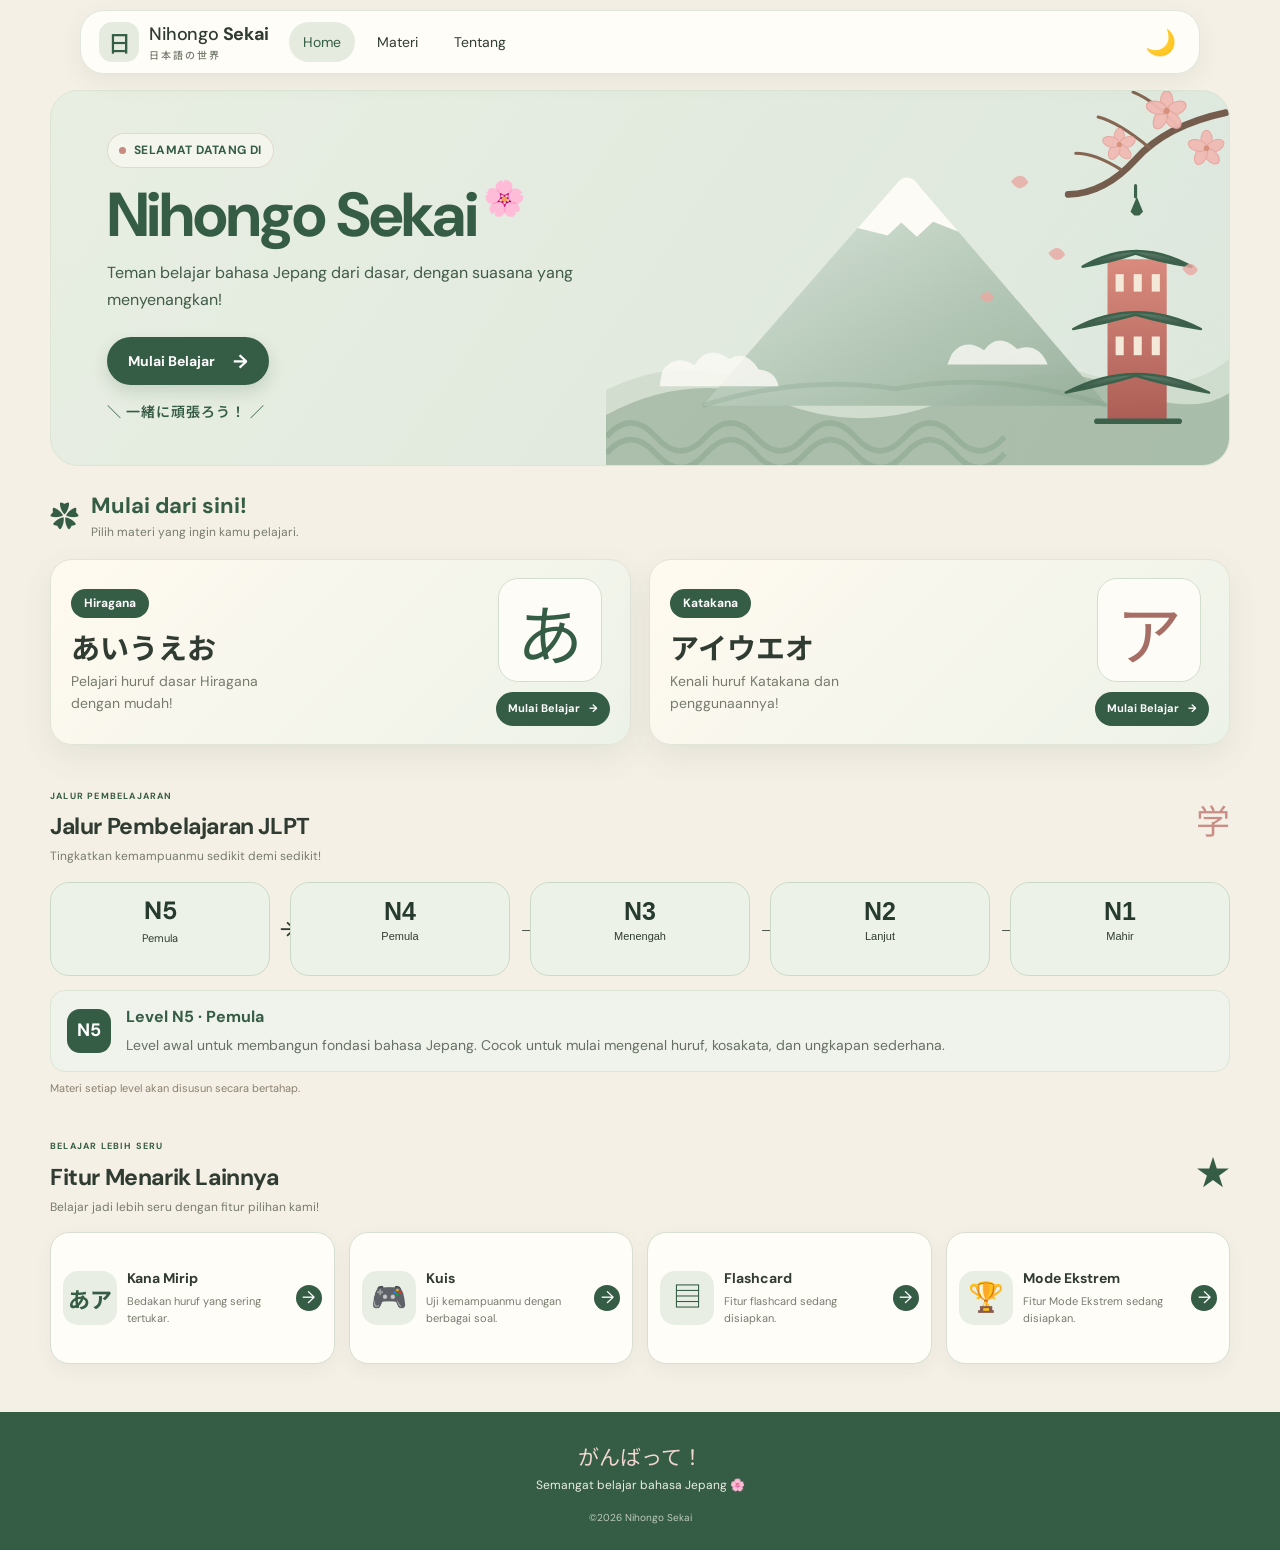
==== Nihongo-Sekai/index.html @ 9dacc63e "Versi.7.1" ====
<!DOCTYPE html>
<html lang="id">
<head>
  <meta charset="UTF-8">
  <meta name="viewport" content="width=device-width, initial-scale=1.0">
  <meta name="theme-color" content="#355C45">
  <meta name="description" content="Nihongo Sekai — teman belajar bahasa Jepang dari dasar dengan suasana yang menyenangkan.">

  <title>Nihongo Sekai — Selamat Datang</title>

  <!-- FONT -->
  <link rel="preconnect" href="https://fonts.googleapis.com">
  <link rel="preconnect" href="https://fonts.gstatic.com" crossorigin>
  <link href="https://fonts.googleapis.com/css2?family=DM+Sans:wght@400;500;600;700&family=Noto+Sans+JP:wght@500;600;700&display=swap" rel="stylesheet">

  <!-- CSS UTAMA -->
  <link rel="stylesheet" href="css/style.css">
</head>

<body>

  <!-- HEADER BARU — NAVIGASI UTAMA -->
  <header class="site-header" id="home">
    <nav class="navbar" aria-label="Navigasi utama">

      <!-- LOGO -->
      <a class="logo" href="#home" aria-label="Nihongo Sekai, kembali ke beranda">
        <span class="logo-mark" aria-hidden="true">日</span>
        <span>
          Nihongo <strong>Sekai</strong>
          <small>日本語の世界</small>
        </span>
      </a>

      <div class="nav-links" id="navLinks">
        <a class="active" href="#home">Home</a>
        <a href="materi.html">Materi</a>
        <a href="tentang.html">Tentang</a>
      </div>
      <div class="nav-actions">
        <!-- DARK MODE BARU -->
        <button class="theme-toggle" id="themeToggle" type="button" aria-label="Aktifkan mode gelap">
          <span id="themeIcon">🌙</span>
        </button>

        <!-- HAMBURGER -->
        <button class="menu-toggle" id="menuToggle" type="button" aria-label="Buka menu" aria-controls="navLinks" aria-expanded="false">
          ☰
        </button>
      </div>
    </nav>
  </header>


  <!-- MAIN — KONTEN UTAMA -->
  <main>

    <!-- HERO BARU — TEKS KIRI, ILUSTRASI KANAN -->
    <section class="hero page-width" aria-labelledby="heroTitle">

      <div class="hero-copy">

        <span class="eyebrow">
          <span class="eyebrow-dot" aria-hidden="true"></span>
          SELAMAT DATANG DI
        </span>

        <h1 id="heroTitle">
          Nihongo Sekai<span>🌸</span>
        </h1>

        <p class="hero-description">
          Teman belajar bahasa Jepang dari dasar,
          dengan suasana yang menyenangkan!
        </p>

        <!-- TOMBOL MULAI BELAJAR -->
        <a class="primary-button" href="#mulai-belajar">
          Mulai Belajar
          <span aria-hidden="true">→</span>
        </a>

        <p class="hero-note">＼ 一緒に頑張ろう！ ／</p>

      </div>

      <!-- AREA ILUSTRASI HERO — BACKGROUND MENYUSUL -->
      <div class="hero-visual" aria-hidden="true"></div>

    </section>


    <!-- KONTEN BERANDA -->
    <div class="page-width home-content">

      <!-- MULAI DARI SINI — PILIHAN MATERI -->
      <section
        class="home-section"
        id="mulai-belajar"
        aria-labelledby="learningTitle"
      >

        <div class="learning-heading">
          <span class="learning-heading-mark" aria-hidden="true">✿</span>

          <div>
            <h2 id="learningTitle">Mulai dari sini!</h2>
            <p>Pilih materi yang ingin kamu pelajari.</p>
          </div>
        </div>

        <!-- KARTU MATERI -->
        <div class="learning-materials">

          <!-- KARTU HIRAGANA -->
          <a class="item item-hiragana learning-card" href="hiragana.html">

            <div class="learning-card-copy">
              <span class="learning-card-label">Hiragana</span>
              <h3>あいうえお</h3>
              <p>Pelajari huruf dasar Hiragana dengan mudah!</p>
            </div>

            <span class="item-symbol learning-card-symbol" aria-hidden="true">
              あ
            </span>

            <span class="learning-card-action">
              Mulai Belajar
              <span aria-hidden="true">→</span>
            </span>

          </a>


          <!-- KARTU KATAKANA -->
          <a class="item item-katakana learning-card" href="katakana.html">

            <div class="learning-card-copy">
              <span class="learning-card-label">Katakana</span>
              <h3>アイウエオ</h3>
              <p>Kenali huruf Katakana dan penggunaannya!</p>
            </div>

            <span class="item-symbol learning-card-symbol" aria-hidden="true">
              ア
            </span>

            <span class="learning-card-action">
              Mulai Belajar
              <span aria-hidden="true">→</span>
            </span>

          </a>

        </div>
      </section>


      <!-- JALUR PEMBELAJARAN JLPT — N5 SAMPAI N1 -->
      <section
        class="jlpt-section home-section"
        aria-labelledby="jlptTitle"
      >

        <div class="section-heading">

          <div>
            <span class="section-kicker">JALUR PEMBELAJARAN</span>

            <h2 id="jlptTitle">Jalur Pembelajaran JLPT</h2>

            <p>Tingkatkan kemampuanmu sedikit demi sedikit!</p>
          </div>

          <span class="heading-flower" aria-hidden="true">学</span>

        </div>


        <!-- PILIHAN LEVEL JLPT -->
        <div class="jlpt-grid jlpt-path">

          <!-- MATERI BARU — TOMBOL MENUJU HALAMAN N5 -->
          <a href="n5.html" class="level-card">
            <strong>N5</strong>
            <span>Pemula</span>
          </a>

          <button
            class="level-card"
            type="button"
            data-level="N4"
            aria-pressed="false"
          >
            <strong>N4</strong>
            <span>Pemula</span>
          </button>

          <button
            class="level-card"
            type="button"
            data-level="N3"
            aria-pressed="false"
          >
            <strong>N3</strong>
            <span>Menengah</span>
          </button>

          <button
            class="level-card"
            type="button"
            data-level="N2"
            aria-pressed="false"
          >
            <strong>N2</strong>
            <span>Lanjut</span>
          </button>

          <button
            class="level-card"
            type="button"
            data-level="N1"
            aria-pressed="false"
          >
            <strong>N1</strong>
            <span>Mahir</span>
          </button>

        </div>


        <!-- INFORMASI LEVEL — DIGUNAKAN OLEH materi.js -->
        <div class="level-info" id="levelInfo" aria-live="polite">

          <span class="level-info-mark">N5</span>

          <div>
            <strong>Level N5 · Pemula</strong>

            <p>
              Level awal untuk membangun fondasi bahasa Jepang.
              Cocok untuk mulai mengenal huruf, kosakata,
              dan ungkapan sederhana.
            </p>
          </div>

        </div>

        <p class="coming-note">
          Materi setiap level akan disusun secara bertahap.
        </p>

      </section>


      <!-- FITUR MENARIK LAINNYA -->
      <section
        class="features-section home-section"
        id="fitur-unggulan"
        aria-labelledby="featuresTitle"
      >

        <div class="section-heading">

          <div>
            <span class="section-kicker">BELAJAR LEBIH SERU</span>

            <h2 id="featuresTitle">Fitur Menarik Lainnya</h2>

            <p>Belajar jadi lebih seru dengan fitur pilihan kami!</p>
          </div>

          <span
            class="heading-flower feature-heading-mark"
            aria-hidden="true"
          >★</span>

        </div>


        <!-- DAFTAR FITUR -->
        <div class="features-grid">

          <!-- FITUR KANA MIRIP — HALAMAN MENYUSUL -->
          <a href="kana-mirip.html" class="feature-card" id="kana-mirip">
            
            <span class="feature-card-icon kana-mirip-icon" aria-hidden="true">
              あア
            </span>
            
            <div class="feature-card-copy">
              <h3>Kana Mirip</h3>
              <p>Bedakan huruf yang sering tertukar.</p>
            </div>

            <span class="feature-card-arrow" aria-hidden="true">→</span>

          </a>

          <!-- FITUR KUIS -->
          <a class="feature-card" href="quiz-hiragana.html">

            <span class="feature-card-icon" aria-hidden="true">🎮</span>

            <div class="feature-card-copy">
              <h3>Kuis</h3>
              <p>Uji kemampuanmu dengan berbagai soal.</p>
            </div>

            <span class="feature-card-arrow" aria-hidden="true">→</span>

          </a>


          <!-- FITUR FLASHCARD — FUNGSI MENYUSUL -->
          <article class="feature-card">

            <span class="feature-card-icon" aria-hidden="true">▤</span>

            <div class="feature-card-copy">
              <h3>Flashcard</h3>
              <p>Fitur flashcard sedang disiapkan.</p>
            </div>

            <span class="feature-card-arrow" aria-hidden="true">→</span>

          </article>


          <!-- FITUR MODE EKSTREM — FUNGSI MENYUSUL -->
          <article class="feature-card">

            <span class="feature-card-icon" aria-hidden="true">🏆</span>

            <div class="feature-card-copy">
              <h3>Mode Ekstrem</h3>
              <p>Fitur Mode Ekstrem sedang disiapkan.</p>
            </div>

            <span class="feature-card-arrow" aria-hidden="true">→</span>

          </article>

        </div>
      </section>


      <!-- PROGRES BELAJAR — DISEMBUNYIKAN SEMENTARA -->
      <section
        class="progress-section home-section"
        aria-labelledby="progressTitle"
        hidden
      >

        <div class="progress-main">

          <div class="progress-heading">
            <span class="progress-heading-icon" aria-hidden="true">▥</span>

            <div>
              <h2 id="progressTitle">Progres Belajarmu</h2>
              <p>Terus semangat, kamu sudah sejauh ini!</p>
            </div>
          </div>


          <div class="progress-meter">

            <div
              class="progress-track"
              role="progressbar"
              aria-label="Contoh progres belajar"
              aria-valuemin="0"
              aria-valuemax="100"
              aria-valuenow="60"
            >
              <span></span>
            </div>

            <strong>60%</strong>

          </div>

          <p class="progress-demo-note">
            Contoh tampilan — belum terhubung ke data belajar.
          </p>

        </div>


        <p class="progress-quote">
          “Belajar hari ini,<br>
          untuk petualangan di Jepang nanti.”
          <span aria-hidden="true">♥</span>
        </p>

        <!-- AREA MASKOT PROGRES — ILUSTRASI MENYUSUL -->
        <div class="progress-visual" aria-hidden="true"></div>

      </section>
      <!-- AKHIR PROGRES BELAJAR — AKTIFKAN NANTI -->

    </div>
    <!-- AKHIR KONTEN BERANDA -->

  </main>


  <!-- FOOTER — ILUSTRASI/ORNAMEN MENYUSUL -->
  <!-- FOOTER — VERSI SEMULA -->
  <footer class="footer">
    <p class="footer-jp">がんばって！</p>
    <p>Semangat belajar bahasa Jepang 🌸</p>

    <small>©<span id="year">2026</span>
    Nihongo Sekai
  </small>
</footer>


  <!-- JAVASCRIPT UTAMA -->
  <script src="js/script.js"></script>
  <script src="js/materi.js"></script>

</body>
</html>
---- Nihongo-Sekai/css/style.css ----
:root {
  --forest: #355c45;
  --forest-deep: #294a38;
  --sage: #8fa98a;
  --sage-light: #e5ebdf;
  --cream: #f5f0e6;
  --paper: #fffdf8;
  --brown: #8b6b4a;
  --ink: #303b32;
  --muted: #777b6e;
  --line: #e1e4d8;
  --shadow: 0 12px 32px rgba(53, 92, 69, .09);
}

* {
  margin: 0;
  padding: 0;
  box-sizing: border-box;
}

html {
  min-height: 100%;
  scroll-behavior: smooth;
  scroll-padding-top: 84px;
  -webkit-text-size-adjust: 100%;
  text-size-adjust: 100%;
}

body {
  min-width: 320px;
  min-height: 100vh;
  min-height: 100svh;
  display: flex;
  flex-direction: column;
  background: var(--cream);
  color: var(--ink);
  font-family: "DM Sans", "Noto Sans JP", sans-serif;
  line-height: 1.6;
}

body > main {
  flex: 1 0 auto;
}

a {
  color: inherit;
}

.page-width {
  width: min(1080px, calc(100% - 40px));
  margin-inline: auto;
}

.site-header {
  position: sticky;
  top: 0;
  z-index: 20;
  background: var(--forest);
  color: var(--cream);
  box-shadow: 0 3px 16px rgba(30, 55, 39, .12);
}

.navbar {
  width: min(1120px, calc(100% - 40px));
  min-height: 76px;
  margin: auto;
  display: flex;
  align-items: center;
  justify-content: space-between;
  gap: 20px;
}

.logo {
  display: inline-flex;
  align-items: center;
  gap: 10px;
  font-size: 18px;
  font-weight: 500;
  line-height: 1.15;
  letter-spacing: -.4px;
  text-decoration: none;
}

.logo strong {
  font-weight: 700;
}

.logo small {
  display: block;
  margin-top: 4px;
  color: #d5dfd0;
  font-family: "Noto Sans JP", sans-serif;
  font-size: 10px;
  letter-spacing: 2px;
}

.logo-mark {
  display: grid;
  place-items: center;
  width: 40px;
  height: 40px;
  border: 1px solid rgba(245, 240, 230, .45);
  border-radius: 13px;
  color: #f3d9d4;
  font-family: "Noto Sans JP", sans-serif;
  font-size: 23px;
}



.hero {
  position: relative;
  display: grid;
  grid-template-columns: 1fr;
  align-items: center;
  min-height: 0;
  margin-top: 34px;
  padding: 38px 42px 30px 52px;
  overflow: hidden;
  border: 1px solid #dce5d6;
  border-radius: 30px;
  background: linear-gradient(125deg, #e8eee2 0%, #e2eadf 58%, #dce8dc 100%);
}

.hero-copy {
  position: relative;
  z-index: 2;
}

.eyebrow,
.section-kicker {
  color: var(--brown);
  font-size: 10px;
  font-weight: 700;
  letter-spacing: 1.8px;
}

.eyebrow {
  display: inline-flex;
  align-items: center;
  gap: 8px;
  padding: 7px 11px;
  border: 1px solid rgba(139, 107, 74, .2);
  border-radius: 30px;
  background: rgba(255, 253, 248, .56);
}

.eyebrow-dot {
  width: 7px;
  height: 7px;
  border-radius: 50%;
  background: #c78b82;
}

.hero h1 {
  margin-top: 20px;
  color: var(--forest);
  font-family: "Noto Sans JP", sans-serif;
  font-size: clamp(42px, 6vw, 64px);
  line-height: 1.13;
  letter-spacing: -2px;
}

.hero h1 span {
  color: #c47e78;
}

.hero h1 em {
  display: block;
  margin-top: 8px;
  color: #718a70;
  font-family: "DM Sans", sans-serif;
  font-size: 17px;
  font-style: normal;
  font-weight: 600;
  letter-spacing: 1px;
}

.hero-description {
  max-width: 620px;
  margin-top: 17px;
  color: #596458;
  font-size: 14px;
  line-height: 1.85;
}

.primary-button {
  display: inline-flex;
  align-items: center;
  gap: 18px;
  margin-top: 24px;
  padding: 13px 21px;
  border-radius: 28px;
  background: var(--forest);
  color: white;
  box-shadow: 0 7px 16px rgba(53, 92, 69, .18);
  font-size: 14px;
  font-weight: 700;
  text-decoration: none;
  transition: transform .2s, background .2s;
}

.primary-button:hover {
  transform: translateY(-2px);
  background: var(--forest-deep);
}

.primary-button span {
  font-size: 19px;
  line-height: 1;
}

.hero-note {
  margin-top: 16px;
  color: #748071;
  font-size: 11px;
}

.decor {
  position: absolute;
  color: rgba(196, 126, 120, .45);
  pointer-events: none;
}

.decor-one {
  top: 23px;
  right: 34%;
  font-size: 27px;
}

.decor-two {
  bottom: 20px;
  left: 24px;
  font-family: "Noto Sans JP", sans-serif;
  font-size: 12px;
  letter-spacing: 5px;
  writing-mode: vertical-rl;
}

.welcome-strip {
  display: flex;
  align-items: center;
  gap: 14px;
  margin-top: 22px;
  padding: 15px 21px;
  border: 1px solid #e6dfd1;
  border-radius: 17px;
  background: rgba(255, 253, 248, .72);
}

.welcome-icon {
  font-size: 24px;
}

.welcome-strip p {
  flex: 1;
  color: var(--forest);
  font-size: 13px;
}

.welcome-strip p strong {
  margin-right: 7px;
  font-family: "Noto Sans JP", sans-serif;
}

.welcome-strip p span {
  color: var(--muted);
}

.welcome-jp {
  color: #d7cbb6;
  font-family: "Noto Sans JP", sans-serif;
  font-size: 27px;
}

.materi {
  padding-top: 76px;
  padding-bottom: 64px;
}

.section-heading {
  display: flex;
  justify-content: space-between;
  align-items: end;
  margin-bottom: 25px;
}

.section-heading h2,
.about h2 {
  margin-top: 5px;
  color: var(--forest);
  font-size: 29px;
  letter-spacing: -.8px;
}

.section-heading p {
  margin-top: 5px;
  color: var(--muted);
  font-size: 13px;
}

.heading-flower {
  color: #c98f87;
  font-size: 34px;
}

.menu {
  display: grid;
  grid-template-columns: repeat(2, minmax(0, 1fr));
  gap: 16px;
}

.item {
  position: relative;
  display: flex;
  align-items: center;
  gap: 17px;
  min-height: 124px;
  padding: 20px;
  overflow: hidden;
  border: 1px solid var(--line);
  border-radius: 20px;
  background: var(--paper);
  box-shadow: var(--shadow);
  color: inherit;
  text-decoration: none;
  transition: transform .2s, box-shadow .2s;
}

.item:hover {
  transform: translateY(-3px);
  box-shadow: 0 16px 32px rgba(53, 92, 69, .13);
}

.item-symbol {
  display: grid;
  flex: 0 0 68px;
  place-items: center;
  width: 68px;
  height: 68px;
  border-radius: 19px;
  color: var(--forest);
  font-family: "Noto Sans JP", sans-serif;
  font-size: 37px;
}

.item-hiragana .item-symbol {
  background: #e7eee3;
}

.item-katakana .item-symbol {
  background: #f5e8e2;
  color: #a76e66;
}

.item-kanji .item-symbol {
  background: #eee9d9;
  color: #88724d;
}

.item-vocab .item-symbol {
  background: #e5eceb;
  color: #547b75;
}

.item h3 {
  color: var(--forest);
  font-size: 16px;
}

.item p {
  margin-top: 3px;
  color: var(--muted);
  font-size: 11px;
}

.item-arrow {
  align-self: flex-start;
  margin-left: auto;
  color: #a1ae9c;
  font-size: 19px;
}

.coming-note {
  margin-top: 19px;
  color: #8a806e;
  font-size: 11px;
  text-align: center;
}

.coming-note span {
  color: #c58c83;
}

.about {
  display: flex;
  align-items: center;
  gap: 25px;
  margin-bottom: 66px;
  padding: 27px 30px;
  border: 1px solid #e5ddcf;
  border-radius: 22px;
  background: #eee9dc;
}

.about-mark {
  display: grid;
  flex: 0 0 94px;
  place-items: center;
  width: 94px;
  height: 94px;
  border-radius: 50%;
  background: var(--forest);
  color: #f3eadd;
  font-family: "Noto Sans JP", sans-serif;
  font-size: 17px;
  writing-mode: vertical-rl;
  letter-spacing: 5px;
}

.about h2 {
  font-size: 22px;
}

.about p {
  max-width: 650px;
  margin-top: 5px;
  color: #687064;
  font-size: 12px;
  line-height: 1.8;
}

.learning-page {
  padding-top: 42px;
  padding-bottom: 72px;
}

.learning-heading {
  margin-bottom: 25px;
  padding: 27px 28px;
  border: 1px solid #dce5d6;
  border-radius: 23px;
  background: linear-gradient(125deg, #e8eee2, #f0f1e6);
}

.learning-heading h1 {
  margin-top: 5px;
  color: var(--forest);
  font-size: clamp(25px, 5vw, 34px);
  letter-spacing: -.8px;
}

.learning-heading p {
  max-width: 620px;
  margin-top: 7px;
  color: #687064;
  font-size: 13px;
  line-height: 1.8;
}

.learning-materials {
  display: grid;
  grid-template-columns: repeat(2, minmax(0, 1fr));
  gap: 16px;
}

.learning-materials .item {
  min-height: 150px;
  padding: 22px;
  gap: 17px;
}

.learning-materials .item h2 {
  color: var(--forest);
  font-size: 19px;
}

.learning-materials .item p {
  margin-top: 5px;
  color: var(--muted);
  font-size: 13px;
}

.material-disabled {
  cursor: default;
}

.material-disabled small {
  display: inline-block;
  margin-top: 7px;
  color: #a17a6e;
  font-size: 10px;
  font-weight: 700;
}

.jlpt-section {
  padding-top: 62px;
}

.jlpt-section .section-heading {
  margin-bottom: 19px;
}

.jlpt-grid {
  display: grid;
  grid-template-columns: repeat(5, minmax(0, 1fr));
  gap: 12px;
}

.level-card {
  display: flex;
  flex-direction: column;
  align-items: center;
  gap: 4px;
  min-height: 102px;
  padding: 16px 8px;
  border: 1px solid var(--line);
  border-radius: 17px;
  background: var(--paper);
  color: var(--forest);
  box-shadow: 0 6px 18px rgba(53, 92, 69, .06);
  cursor: pointer;
  transition: .18s ease;
}

.level-card strong {
  font-size: 27px;
}

.level-card span {
  color: var(--muted);
  font-size: 11px;
}

.level-card.selected {
  border: 2px solid var(--forest);
  background: #e8eee4;
  transform: translateY(-2px);
}

.level-info {
  display: flex;
  align-items: center;
  gap: 15px;
  margin-top: 17px;
  padding: 18px;
  border: 1px solid #dce5d6;
  border-radius: 17px;
  background: #e9eee4;
}

.level-info-mark {
  display: grid;
  flex: 0 0 54px;
  place-items: center;
  width: 54px;
  height: 54px;
  border-radius: 16px;
  background: var(--forest);
  color: white;
  font-size: 18px;
  font-weight: 700;
}

.level-info strong {
  color: var(--forest);
  font-size: 14px;
}

.level-info p {
  margin-top: 4px;
  color: #667064;
  font-size: 12px;
  line-height: 1.7;
}

.coming-note {
  margin-top: 19px;
  color: #8a806e;
  font-size: 11px;
  text-align: center;
}

.hiragana-section {
  padding: 10px 0 72px;
  scroll-margin-top: 90px;
}

.hiragana-section.page-width {
  margin-top: 20px;
}

.hiragana-heading {
  align-items: center;
}

.hiragana-heading .heading-flower {
  color: var(--sage);
  font-family: "Noto Sans JP", sans-serif;
  font-size: 42px;
}

.lesson-intro {
  display: flex;
  align-items: center;
  gap: 15px;
  margin: 0 0 25px;
  padding: 17px 19px;
  border: 1px solid #dce5d6;
  border-radius: 17px;
  background: #e9eee4;
}

.lesson-intro-mark {
  display: grid;
  flex: 0 0 48px;
  place-items: center;
  width: 48px;
  height: 48px;
  border-radius: 15px;
  background: var(--forest);
  color: var(--cream);
  font-family: "Noto Sans JP", sans-serif;
  font-size: 23px;
}

.lesson-intro strong {
  color: var(--forest);
  font-size: 14px;
}

.lesson-intro p {
  margin-top: 3px;
  color: #667064;
  font-size: 12px;
  line-height: 1.7;
}

.kana-toolbar {
  display: flex;
  justify-content: space-between;
  align-items: center;
  gap: 12px;
  margin-bottom: 12px;
  color: var(--forest);
  font-size: 14px;
}

.kana-toolbar span {
  color: var(--muted);
  font-size: 11px;
  font-weight: 400;
}

.kana-toolbar .tap-hint {
  text-align: right;
}

.kana-tabs {
  display: flex;
  gap: 9px;
  margin: 18px 0;
  padding: 5px;
  border: 1px solid var(--line);
  border-radius: 14px;
  background: #eeeae0;
}

.kana-tab {
  flex: 1;
  min-height: 42px;
  padding: 9px 5px;
  border: 0;
  border-radius: 10px;
  background: transparent;
  color: var(--muted);
  font-family: inherit;
  font-size: 12px;
  font-weight: 600;
  cursor: pointer;
  transition: .2s ease;
}

.kana-tab.active {
  background: var(--forest);
  color: white;
  box-shadow: 0 3px 9px rgba(53, 92, 69, .15);
}

.kana-tab:focus-visible {
  outline: 3px solid #c98f87;
  outline-offset: 2px;
}

.kana-grid {
  display: grid;
  grid-template-columns: repeat(5, minmax(0, 1fr));
  gap: clamp(3px, 1.2vw, 9px);
}

.kana-grid:not(.youon-layout) .kana-card:nth-child(36) {
  grid-column: 1;
}

.kana-grid:not(.youon-layout) .kana-card:nth-child(37) {
  grid-column: 3;
}

.kana-grid:not(.youon-layout) .kana-card:nth-child(38) {
  grid-column: 5;
}

.kana-grid:not(.youon-layout) .kana-card:nth-child(39) {
  grid-column: 1;
}

.kana-grid:not(.youon-layout) .kana-card:nth-child(44) {
  grid-column: 1;
}

.kana-grid:not(.youon-layout) .kana-card:nth-child(45) {
  grid-column: 3;
}

.kana-grid:not(.youon-layout) .kana-card:nth-child(46) {
  grid-column: 5;
}

.kana-grid.youon-layout {
  grid-template-columns: repeat(3, minmax(0, 1fr));
}

.kana-card {
  display: flex;
  flex-direction: column;
  align-items: center;
  justify-content: center;
  min-height: clamp(45px, 12vw, 63px);
  gap: 2px;
  border: 1px solid var(--line);
  border-radius: 10px;
  background: var(--paper);
  color: var(--forest);
  box-shadow: 0 5px 15px rgba(53, 92, 69, .055);
  cursor: pointer;
  transition: transform .16s, border-color .16s, background .16s;
}

.kana-card:active {
  transform: scale(.96);
}

.kana-card.selected {
  border: 2px solid var(--forest);
  background: #e8eee4;
  box-shadow: 0 5px 15px rgba(53, 92, 69, .12);
}

.kana-character {
  font-family: "Noto Sans JP", sans-serif;
  font-size: 29px;
  line-height: 1.25;
}

.kana-romaji {
  color: var(--muted);
  font-size: 11px;
}

.kana-detail[hidden] {
  display: none !important;
}

.kana-detail {
  display: flex;
  align-items: center;
  gap: 20px;
  margin-top: 19px;
  padding: 20px;
  border: 1px solid #dce5d6;
  border-radius: 20px;
  background: linear-gradient(120deg, #e8eee3, #f3f1e7);
  scroll-margin-top: 100px;
}

.kana-detail-character {
  display: grid;
  flex: 0 0 100px;
  place-items: center;
  width: 100px;
  height: 100px;
  border-radius: 18px;
  background: var(--paper);
  color: var(--forest);
  font-family: "Noto Sans JP", sans-serif;
  font-size: 48px;
  white-space: nowrap;
  overflow: hidden;
  box-shadow: 0 5px 16px rgba(53, 92, 69, .08);
}

.kana-detail-copy {
  min-width: 0;
  flex: 1;
}

.stroke-order-panel {
  width: 100%;
  margin-top: 18px;
  padding: 14px;
  border: 1px solid #dce5d6;
  border-radius: 14px;
  background: rgba(255, 255, 255, 0.65);
}

.stroke-order-panel h4 {
  margin-bottom: 12px;
  color: var(--forest);
  font-size: 12px;
  letter-spacing: 1px;
}

.stroke-order-animation {
  display: grid;
  place-items: center;
  min-height: 150px;
  border-radius: 12px;
  background: var(--paper);
}

.stroke-order-info {
  margin-top: 10px;
  color: var(--muted);
  font-size: 11px;
  text-align: center;
}

#replayStroke {
  display: block;
  width: 100%;
  margin-top: 12px;
  padding: 10px;
  border: none;
  border-radius: 10px;
  background: var(--forest);
  color: white;
  font-size: 12px;
  font-weight: 600;
  cursor: pointer;
}

.detail-label,
.example-word span {
  color: var(--brown);
  font-size: 9px;
  font-weight: 700;
  letter-spacing: 1.5px;
}

.kana-detail-copy h3 {
  margin-top: 1px;
  color: var(--forest);
  font-size: 25px;
}

.kana-detail-copy > p {
  margin-top: 2px;
  color: #626e61;
  font-size: 12px;
}

.example-word {
  display: flex;
  flex-wrap: wrap;
  align-items: baseline;
  gap: 5px 9px;
  margin-top: 10px;
}

.example-word strong {
  color: var(--forest);
  font-family: "Noto Sans JP", sans-serif;
  font-size: 14px;
}

.example-word small {
  color: var(--muted);
  font-size: 11px;
}

.back-link {
  display: inline-flex;
  margin: 0 0 18px;
  color: var(--forest);
  font-weight: 700;
  text-decoration: none;
}

.back-link:hover {
  text-decoration: underline;
}

.hiragana-quiz {
  margin-top: 25px;
  padding: 20px;
  border: 1px solid #e5ddcf;
  border-radius: 20px;
  background: rgba(255, 253, 248, .78);
}

.quiz-heading {
  display: flex;
  align-items: center;
  gap: 12px;
}

.quiz-icon {
  display: grid;
  flex: 0 0 43px;
  place-items: center;
  width: 43px;
  height: 43px;
  border-radius: 14px;
  background: #f4e7e1;
  color: #a76e66;
  font-size: 22px;
}

.quiz-heading h3 {
  color: var(--forest);
  font-size: 19px;
}

.quiz-heading p {
  color: var(--muted);
  font-size: 11px;
}

.quiz-start {
  display: flex;
  align-items: center;
  justify-content: space-between;
  gap: 12px;
  margin-top: 18px;
  padding-top: 16px;
  border-top: 1px solid var(--line);
}

.quiz-start p {
  color: #667064;
  font-size: 12px;
}

.quiz-start-button {
  margin: 0;
  padding: 10px 16px;
  font-size: 12px;
  cursor: pointer;
}

.quiz-question {
  display: flex;
  flex-direction: column;
  align-items: center;
  margin-top: 18px;
  padding-top: 16px;
  border-top: 1px solid var(--line);
}

.quiz-progress {
  align-self: stretch;
  color: var(--muted);
  font-size: 11px;
  text-align: center;
}

.quiz-kana {
  margin: 8px 0 13px;
  color: var(--forest);
  font-family: "Noto Sans JP", sans-serif;
  font-size: 66px;
  line-height: 1.2;
}

.quiz-prompt {
  color: #667064;
  font-size: 12px;
}

.quiz-options {
  display: grid;
  grid-template-columns: repeat(2, minmax(0, 1fr));
  gap: 9px;
  width: 100%;
  margin-top: 14px;
}

.quiz-option {
  min-height: 44px;
  border: 1px solid var(--line);
  border-radius: 12px;
  background: white;
  color: var(--forest);
  font-size: 14px;
  font-weight: 700;
  cursor: pointer;
}

.quiz-option:disabled {
  cursor: default;
  opacity: 1;
}

.quiz-option.correct {
  border-color: #6d9875;
  background: #e5efe4;
  color: #315d3f;
}

.quiz-option.wrong {
  border-color: #cf9189;
  background: #f7e8e4;
  color: #995b55;
}

.quiz-feedback {
  min-height: 22px;
  margin-top: 11px;
  color: var(--forest);
  font-size: 12px;
  font-weight: 600;
  text-align: center;
}

.quiz-next {
  margin-top: 8px;
  padding: 10px 18px;
  border: 0;
  border-radius: 22px;
  background: var(--forest);
  color: white;
  font-size: 12px;
  font-weight: 700;
  cursor: pointer;
}

.quiz-result {
  padding-top: 18px;
  text-align: center;
}

.quiz-result-score {
  color: var(--forest);
  font-size: 32px;
  font-weight: 700;
}

.quiz-result p {
  color: var(--muted);
  font-size: 12px;
}

.quiz-result button {
  margin-top: 12px;
  padding: 10px 18px;
  border: 0;
  border-radius: 22px;
  background: var(--forest);
  color: white;
  font-weight: 700;
  cursor: pointer;
}

.quiz-count-options {
  display: grid;
  grid-template-columns: repeat(5, minmax(0, 1fr));
  gap: 10px;
  margin-top: 24px;
}

.quiz-count-options button {
  min-height: 65px;
  padding: 10px 4px;
  border: 1px solid #e3e9df;
  border-radius: 14px;
  background: #fff;
  color: #355c45;
  font-family: inherit;
  font-size: 15px;
  font-weight: 700;
  cursor: pointer;
  box-shadow: 0 3px 12px rgba(53, 92, 69, .06);
  transition: .2s ease;
}

.quiz-count-options button:hover {
  border-color: #78977e;
  background: #edf4ed;
  transform: translateY(-3px);
  box-shadow: 0 7px 16px rgba(53, 92, 69, .12);
}

.quiz-count-options button:active {
  transform: scale(.97);
}

.item:focus-visible,
.kana-card:focus-visible,
.quiz-option:focus-visible,
.primary-button:focus-visible {
  outline: 3px solid #c98f87;
  outline-offset: 3px;
}

.footer {
  flex-shrink: 0;
  margin-top: auto;
  padding: 28px 20px 24px;
  background: var(--forest);
  color: #e9eee5;
  text-align: center;
}

.footer-jp {
  color: #f1d6d0;
  font-family: "Noto Sans JP", sans-serif;
  font-size: 21px;
}

.footer p:not(.footer-jp) {
  margin-top: 3px;
  font-size: 12px;
}

.footer small {
  display: block;
  margin-top: 14px;
  color: #bdcbbd;
  font-size: 10px;
}

@media (min-width: 651px) and (max-width: 899px) {
  .page-width {
    width: min(760px, calc(100% - 40px));
  }

  .navbar {
    width: calc(100% - 40px);
  }

  .hero {
    padding: 42px 38px 34px;
  }

  .hero-description {
    font-size: 15px;
  }

  .item {
    min-height: 132px;
    padding: 20px;
  }

  .item h3 {
    font-size: 17px;
  }

  .item p {
    font-size: 12px;
  }

  .learning-page {
    padding-top: 36px;
    padding-bottom: 60px;
  }

  .learning-heading {
    padding: 25px;
  }

  .learning-heading p {
    font-size: 14px;
  }

  .hiragana-section {
    padding-bottom: 60px;
  }

  .kana-card {
    min-height: 68px;
  }

  .kana-character {
    font-size: 32px;
  }

  .kana-romaji {
    font-size: 12px;
  }

  .kana-detail-character {
    flex-basis: 90px;
    width: 90px;
    height: 90px;
    font-size: 43px;
  }

  .hiragana-quiz {
    padding: 22px;
  }

  .quiz-kana {
    font-size: 72px;
  }

  .quiz-option {
    min-height: 48px;
    font-size: 15px;
  }
}

@media (min-width: 900px) {
  .page-width {
    width: min(1180px, calc(100% - 64px));
  }

  .navbar {
    width: min(1220px, calc(100% - 64px));
  }

  .hero {
    padding: 54px 64px 44px;
  }

  .hero h1 {
    font-size: clamp(54px, 5vw, 72px);
  }

  .hero h1 em {
    font-size: 20px;
  }

  .hero-description {
    max-width: 700px;
    font-size: 16px;
  }

  .welcome-strip {
    padding: 18px 24px;
  }

  .welcome-strip p {
    font-size: 14px;
  }

  .materi {
    padding-top: 88px;
    padding-bottom: 72px;
  }

  .section-heading h2,
  .about h2 {
    font-size: 32px;
  }

  .section-heading p {
    font-size: 15px;
  }

  .menu {
    gap: 20px;
  }

  .item {
    min-height: 148px;
    padding: 24px;
    gap: 20px;
  }

  .item-symbol {
    flex-basis: 76px;
    width: 76px;
    height: 76px;
    font-size: 42px;
  }

  .item h3 {
    font-size: 18px;
  }

  .item p {
    font-size: 13px;
  }

  .about {
    gap: 32px;
    padding: 34px;
  }

  .about-mark {
    flex-basis: 104px;
    width: 104px;
    height: 104px;
  }

  .about h2 {
    font-size: 25px;
  }

  .about p {
    font-size: 14px;
  }

  .learning-page {
    padding-top: 56px;
    padding-bottom: 84px;
  }

  .learning-heading {
    padding: 34px 36px;
  }

  .learning-heading h1 {
    font-size: clamp(32px, 3vw, 42px);
  }

  .learning-heading p {
    font-size: 15px;
  }

  .learning-materials {
    gap: 20px;
  }

  .learning-materials .item {
    min-height: 168px;
    padding: 26px;
  }

  .learning-materials .item h2 {
    font-size: 21px;
  }

  .learning-materials .item p {
    font-size: 14px;
  }

  .jlpt-section {
    padding-top: 72px;
  }

  .jlpt-grid {
    gap: 16px;
  }

  .level-card {
    min-height: 120px;
    padding: 20px 12px;
  }

  .level-card strong {
    font-size: 32px;
  }

  .level-card span {
    font-size: 13px;
  }

  .level-info {
    padding: 22px;
  }

  .level-info-mark {
    flex-basis: 60px;
    width: 60px;
    height: 60px;
  }

  .level-info strong {
    font-size: 16px;
  }

  .level-info p {
    font-size: 14px;
  }

  .hiragana-section {
    padding: 20px 0 84px;
  }

  .hiragana-section.page-width {
    margin-top: 24px;
  }

  .hiragana-heading .heading-flower {
    font-size: 46px;
  }

  .lesson-intro {
    gap: 18px;
    padding: 20px 24px;
  }

  .lesson-intro-mark {
    flex-basis: 56px;
    width: 56px;
    height: 56px;
    font-size: 27px;
  }

  .lesson-intro strong {
    font-size: 16px;
  }

  .lesson-intro p {
    font-size: 14px;
  }

  .kana-toolbar {
    font-size: 16px;
  }

  .kana-toolbar span {
    font-size: 13px;
  }

  .kana-tabs {
    gap: 12px;
    padding: 6px;
  }

  .kana-tab {
    min-height: 50px;
    font-size: 14px;
  }

  .kana-grid {
    gap: 12px;
  }

  .kana-card {
    min-height: 82px;
    border-radius: 14px;
  }

  .kana-character {
    font-size: 40px;
  }

  .kana-romaji {
    font-size: 13px;
  }

  .kana-detail {
    gap: 26px;
    padding: 26px;
  }

  .kana-detail-character {
    flex-basis: 120px;
    width: 120px;
    height: 120px;
    font-size: 58px;
  }

  .kana-detail-copy h3 {
    font-size: 29px;
  }

  .kana-detail-copy > p {
    font-size: 14px;
  }

  .example-word strong {
    font-size: 17px;
  }

  .example-word small {
    font-size: 13px;
  }

  .hiragana-quiz {
    margin-top: 32px;
    padding: 28px;
  }

  .quiz-heading h3 {
    font-size: 22px;
  }

  .quiz-heading p {
    font-size: 13px;
  }

  .quiz-icon {
    flex-basis: 50px;
    width: 50px;
    height: 50px;
  }

  .quiz-start p {
    font-size: 14px;
  }

  .quiz-kana {
    font-size: 82px;
  }

  .quiz-progress {
    font-size: 13px;
  }

  .quiz-prompt {
    font-size: 14px;
  }

  .quiz-options {
    gap: 12px;
    margin-top: 18px;
  }

  .quiz-option {
    min-height: 54px;
    font-size: 16px;
  }

  .quiz-feedback {
    font-size: 14px;
  }

  .quiz-next {
    padding: 12px 22px;
    font-size: 14px;
  }

  .quiz-result-score {
    font-size: 38px;
  }

  .quiz-result p {
    font-size: 14px;
  }

  .quiz-result button {
    min-height: 44px;
    font-size: 14px;
  }

  .quiz-count-options {
    gap: 12px;
    margin-top: 28px;
  }

  .quiz-count-options button {
    min-height: 74px;
    font-size: 17px;
  }
}

@media (max-width: 650px) {
  .page-width {
    width: min(100% - 28px, 520px);
  }

  .navbar {
    width: calc(100% - 28px);
    min-height: 68px;
  }

  .logo {
    font-size: 16px;
  }

  .logo-mark {
    width: 36px;
    height: 36px;
    font-size: 20px;
  }


  .hero {
    grid-template-columns: 1fr;
    gap: 6px;
    min-height: 0;
    margin-top: 17px;
    padding: 28px 23px 18px;
    border-radius: 23px;
  }

  .hero h1 {
    margin-top: 16px;
    font-size: 48px;
  }

  .hero-description {
    max-width: 100%;
    margin-top: 12px;
    font-size: 13px;
  }

  .primary-button {
    margin-top: 18px;
  }

  .hero-note {
    margin-top: 12px;
  }

  .decor-one {
    top: 16px;
    right: 25px;
  }

  .decor-two {
    display: none;
  }

  .welcome-strip {
    gap: 10px;
    margin-top: 14px;
    padding: 12px 14px;
  }

  .welcome-strip p {
    font-size: 11px;
  }

  .welcome-strip p strong {
    display: block;
    margin: 0 0 2px;
  }

  .welcome-jp {
    font-size: 22px;
  }

  .materi {
    padding-top: 54px;
    padding-bottom: 48px;
  }

  .section-heading {
    margin-bottom: 18px;
  }

  .section-heading h2 {
    font-size: 25px;
  }

  .section-heading p {
    font-size: 11px;
  }

  .menu {
    gap: 11px;
  }

  .item {
    min-height: 112px;
    flex-direction: column;
    align-items: flex-start;
    gap: 8px;
    padding: 14px;
    border-radius: 17px;
  }

  .item-symbol {
    flex-basis: auto;
    width: 49px;
    height: 49px;
    border-radius: 14px;
    font-size: 28px;
  }

  .item h3 {
    font-size: 14px;
  }

  .item p {
    font-size: 10px;
  }

  .item-arrow {
    position: absolute;
    top: 13px;
    right: 14px;
  }

  .about {
    gap: 16px;
    margin-bottom: 45px;
    padding: 19px;
  }

  .about-mark {
    flex-basis: 65px;
    width: 65px;
    height: 65px;
    font-size: 13px;
  }

  .about h2 {
    font-size: 18px;
  }

  .about p {
    font-size: 11px;
  }

  .learning-page {
    padding-top: 22px;
    padding-bottom: 48px;
  }

  .learning-heading {
    margin-bottom: 17px;
    padding: 21px 19px;
    border-radius: 19px;
  }

  .learning-heading p {
    font-size: 12px;
  }

  .learning-materials {
    gap: 11px;
  }

  .learning-materials .item {
    min-height: 145px;
    flex-direction: column;
    align-items: flex-start;
    gap: 9px;
    padding: 14px;
    border-radius: 17px;
  }

  .learning-materials .item .item-symbol {
    flex-basis: auto;
    width: 54px;
    height: 54px;
    font-size: 30px;
  }

  .learning-materials .item h2 {
    font-size: 15px;
  }

  .learning-materials .item p {
    font-size: 10px;
  }

  .learning-materials .item-arrow {
    position: absolute;
    top: 13px;
    right: 14px;
  }

  .jlpt-section {
    padding-top: 45px;
  }

  .jlpt-grid {
    grid-template-columns: repeat(3, minmax(0, 1fr));
    gap: 9px;
  }

  .level-card {
    min-height: 85px;
    padding: 12px 5px;
  }

  .level-card strong {
    font-size: 24px;
  }

  .level-info {
    align-items: flex-start;
    padding: 14px;
  }

  .hiragana-section {
    padding: 5px 0 50px;
  }

  .hiragana-heading {
    align-items: center;
  }

  .hiragana-heading .heading-flower {
    font-size: 32px;
  }

  .lesson-intro {
    gap: 11px;
    padding: 13px;
  }

  .lesson-intro-mark {
    flex-basis: 42px;
    width: 42px;
    height: 42px;
  }

  .lesson-intro p {
    font-size: 11px;
  }

  .kana-character {
    font-size: 23px;
  }

  .kana-romaji {
    font-size: clamp(8px, 2.2vw, 10px);
    text-transform: uppercase;
    font-weight: 600;
    color: var(--forest);
  }

  .kana-detail {
    gap: 13px;
    padding: 14px;
  }

  .kana-detail-character {
    flex-basis: 78px;
    width: 78px;
    height: 78px;
    font-size: 36px;
  }

  .kana-detail-copy h3 {
    margin-top: 1px;
    color: var(--forest);
    font-size: 25px;
    text-transform: uppercase;
  }

  .kana-detail-copy > p {
    font-size: 11px;
  }

  .kana-detail[hidden] {
    display: none !important;
  }

  .hiragana-quiz {
    padding: 15px;
  }

  .quiz-start {
    align-items: flex-start;
    flex-direction: column;
  }

  .quiz-start-button {
    align-self: stretch;
    justify-content: center;
  }
}

@media (max-width: 360px) {
  .hero h1 {
    font-size: 42px;
  }

  .item {
    padding: 12px;
  }

  .item-symbol {
    width: 44px;
    height: 44px;
  }

  .kana-tabs {
    gap: 5px;
  }

  .kana-tab {
    font-size: 10px;
  }

  .kana-grid {
    gap: 5px;
  }
}

/* PENYESUAIAN RESPONSIF TAMBAHAN — TABLET DAN HP */

@media (min-width: 651px) and (max-width: 899px) {
  .hero {
    padding: 38px 32px;
    border-radius: 25px;
  }

  .learning-page {
    padding-top: 32px;
  }

  .learning-materials {
    grid-template-columns: repeat(2, minmax(0, 1fr));
    gap: 14px;
  }

  .learning-materials .item {
    min-width: 0;
  }

  .jlpt-grid {
    grid-template-columns: repeat(5, minmax(0, 1fr));
    gap: 10px;
  }

  .level-card {
    min-width: 0;
    padding-inline: 5px;
  }

  .level-card span {
    text-align: center;
  }
}

@media (max-width: 650px) {
  .page-width {
    width: calc(100% - 28px);
  }

  .hero {
    width: calc(100% - 28px);
    min-height: 0;
    padding: 25px 20px 22px;
    border-radius: 22px;
  }

  .hero-copy {
    min-width: 0;
  }

  .hero h1 {
    font-size: clamp(39px, 11vw, 48px);
    letter-spacing: -1.5px;
  }

  .hero-description {
    max-width: 100%;
    line-height: 1.75;
  }

  .welcome-strip {
    align-items: center;
    padding: 12px;
  }

  .welcome-strip p {
    min-width: 0;
    line-height: 1.6;
  }

  .learning-materials {
    grid-template-columns: repeat(2, minmax(0, 1fr));
    gap: 10px;
  }

  .learning-materials .item {
    min-width: 0;
    min-height: 138px;
    padding: 13px;
  }

  .learning-materials .item-symbol {
    flex-shrink: 0;
  }

  .learning-materials .item h2 {
    font-size: 14px;
    overflow-wrap: anywhere;
  }

  .learning-materials .item p {
    font-size: 10px;
    line-height: 1.5;
    overflow-wrap: anywhere;
  }

  .jlpt-section {
    padding-top: 42px;
  }

  .jlpt-grid {
    grid-template-columns: repeat(3, minmax(0, 1fr));
    gap: 9px;
  }

  .level-card {
    min-width: 0;
    min-height: 82px;
    padding: 10px 4px;
  }

  .level-card strong {
    font-size: 23px;
  }

  .level-card span {
    font-size: 10px;
    text-align: center;
    line-height: 1.35;
  }

  .level-info {
    gap: 11px;
    padding: 13px;
  }

  .level-info-mark {
    flex-shrink: 0;
  }

  .level-info > div {
    min-width: 0;
  }

  .level-info p {
    line-height: 1.65;
  }

  .menu {
    grid-template-columns: repeat(2, minmax(0, 1fr));
    gap: 10px;
  }

  .menu .item {
    min-width: 0;
  }

  .about {
    align-items: center;
    min-width: 0;
  }

  .about > div {
    min-width: 0;
  }

  .kana-detail {
    align-items: flex-start;
    min-width: 0;
  }

  .kana-detail-character {
    flex-shrink: 0;
  }

  .kana-detail-copy {
    min-width: 0;
  }

  .quiz-count-options {
    grid-template-columns: repeat(3, minmax(0, 1fr));
    gap: 8px;
  }

  .quiz-count-options button {
    min-width: 0;
  }

  .footer {
    padding: 25px 14px 22px;
  }
}

@media (max-width: 360px) {
  .page-width {
    width: calc(100% - 24px);
  }

  .hero {
    width: calc(100% - 24px);
    padding: 22px 17px;
  }

  .learning-materials .item {
    padding: 11px;
  }

  .learning-materials .item h2 {
    font-size: 13px;
  }

  .level-card strong {
    font-size: 21px;
  }

  .section-heading h2 {
    font-size: 22px;
  }

  .kana-detail {
    gap: 10px;
    padding: 11px;
  }

  .kana-detail-character {
    flex-basis: 68px;
    width: 68px;
    height: 68px;
    font-size: 32px;
  }
}

/* ===============================================   BERANDA BARU — SUSUNAN MENGIKUTI MOCKUP NIHONGO SEKAI
   Background ilustrasi dan ornamen akan ditambahkan nanti.
   ====================================================== */

/* HEADER DAN NAVIGASI */
.site-header {
  background: transparent;
  color: var(--ink);
  box-shadow: none;
}

.navbar {
  width: min(1120px, calc(100% - 40px));
  min-height: 64px;
  margin: 10px auto 0;
  padding: 8px 18px;
  border: 1px solid #e1e6dc;
  border-radius: 24px;
  background: var(--paper);
  box-shadow: 0 7px 22px rgba(53, 92, 69, .08);
}

.logo-mark {
  border-color: transparent;
  background: var(--sage-light);
  color: var(--forest);
}

.logo small {
  color: var(--muted);
}


/* HERO — TEKS DI KIRI, RUANG MASKOT DI KANAN */
.hero {
  width: min(1180px, calc(100% - 64px));
  grid-template-columns: minmax(0, 1fr) minmax(280px, .95fr);
  gap: 24px;
  min-height: 350px;
  margin-top: 16px;
  padding: 42px 56px;
  border-radius: 28px;
}

.hero-copy {
  max-width: 560px;
}

.eyebrow {
  color: var(--forest);
  font-size: 12px;
  letter-spacing: .4px;
}

.hero h1 {
  margin-top: 12px;
  font-family: "DM Sans", "Noto Sans JP", sans-serif;
  font-size: clamp(42px, 5vw, 62px);
  letter-spacing: -1.8px;
}

.hero h1 span {
  display: inline-block;
  margin-left: 5px;
  font-size: .55em;
  vertical-align: top;
}

.hero-description {
  max-width: 500px;
  margin-top: 10px;
  color: #425b49;
  font-size: 16px;
  line-height: 1.65;
}

.hero-note {
  margin-top: 15px;
  color: var(--forest);
  font-family: "Noto Sans JP", sans-serif;
  font-size: 14px;
  font-weight: 600;
  letter-spacing: 1px;
}

.hero-visual {
  min-width: 0;
  min-height: 270px;
}

/* WRAPPER DAN JUDUL BAGIAN BERANDA */
.home-content {
  padding-top: 26px;
  padding-bottom: 48px;
}

.home-section {
  scroll-margin-top: 90px;
}

.learning-heading {
  display: flex;
  align-items: center;
  gap: 12px;
  margin: 0 0 15px;
  padding: 0;
  border: 0;
  background: transparent;
}

.learning-heading-mark {
  flex: 0 0 auto;
  color: var(--forest);
  font-size: 29px;
  line-height: 1;
}

.learning-heading h2 {
  color: var(--forest);
  font-size: 22px;
  line-height: 1.3;
}

.learning-heading p {
  margin-top: 2px;
  color: var(--muted);
  font-size: 12px;
}

/* KARTU HIRAGANA DAN KATAKANA */
.learning-materials {
  grid-template-columns: repeat(2, minmax(0, 1fr));
  gap: 18px;
}

.learning-materials .learning-card {
  display: grid;
  grid-template-columns: minmax(0, 1fr) 112px;
  grid-template-rows: 1fr auto;
  align-items: center;
  gap: 10px 14px;
  min-width: 0;
  min-height: 180px;
  padding: 18px 20px;
  border-radius: 22px;
  background: linear-gradient(135deg, #fffaf0 0%, #edf2e8 100%);
}

.learning-card-copy {
  grid-column: 1;
  grid-row: 1 / 3;
  min-width: 0;
  align-self: center;
}

.learning-card-label {
  display: inline-block;
  padding: 5px 13px;
  border-radius: 20px;
  background: var(--forest);
  color: #fff;
  font-size: 12px;
  font-weight: 700;
}

.learning-card-copy h3 {
  margin-top: 9px;
  color: var(--ink);
  font-family: "Noto Sans JP", sans-serif;
  font-size: clamp(21px, 2.5vw, 29px);
  line-height: 1.35;
  overflow-wrap: anywhere;
}

.learning-card-copy p {
  max-width: 230px;
  margin-top: 5px;
  color: #596458;
  font-size: 12px;
  line-height: 1.55;
}

.learning-materials .learning-card .learning-card-symbol {
  grid-column: 2;
  grid-row: 1;
  flex: none;
  width: 104px;
  height: 104px;
  border: 1px solid #d3dece;
  border-radius: 20px;
  background: rgba(255, 253, 248, .9);
  font-size: 66px;
}

.learning-card-action {
  grid-column: 2;
  grid-row: 2;
  justify-self: end;
  display: inline-flex;
  align-items: center;
  gap: 9px;
  padding: 8px 12px;
  border-radius: 20px;
  background: var(--forest);
  color: white;
  font-size: 11px;
  font-weight: 700;
  white-space: nowrap;
}

/* JALUR PEMBELAJARAN JLPT */
.jlpt-section {
  padding-top: 36px;
}

.jlpt-section .section-heading {
  align-items: center;
  margin-bottom: 16px;
}

.jlpt-section .section-heading h2,
.features-section .section-heading h2 {
  margin-top: 2px;
  color: var(--ink);
  font-size: 23px;
  letter-spacing: -.4px;
}

.jlpt-section .section-heading p,
.features-section .section-heading p {
  margin-top: 2px;
  font-size: 12px;
}

.jlpt-section .section-kicker,
.features-section .section-kicker {
  color: var(--forest);
  font-size: 9px;
  letter-spacing: 1.2px;
}

.jlpt-grid.jlpt-path {
  display: flex;
  align-items: stretch;
  gap: 20px;
}

.jlpt-path .level-card {
  position: relative;
  flex: 1 1 0;
  min-width: 0;
  min-height: 94px;
  padding: 13px 7px;
  border: 1px solid #cbdac8;
  border-radius: 19px;
  background: #edf2e8;
  box-shadow: none;
  text-decoration: none;
}

.jlpt-path .level-card:not(:last-child)::after {
  position: absolute;
  top: 50%;
  right: -19px;
  color: var(--ink);
  content: "→";
  font-size: 20px;
  font-weight: 500;
  transform: translate(50%, -50%);
}

.jlpt-path .level-card strong {
  color: #263a2e;
  font-size: 25px;
  line-height: 1.2;
}

.jlpt-path .level-card span {
  color: var(--ink);
  font-size: 11px;
}

.jlpt-path .level-card.selected {
  border: 2px solid #a8c5a4;
  background: #e2eedc;
  transform: none;
}

.level-info {
  margin-top: 14px;
  padding: 13px 16px;
  border-radius: 15px;
  background: #f0f3eb;
}

.level-info-mark {
  flex-basis: 44px;
  width: 44px;
  height: 44px;
  border-radius: 13px;
}

.coming-note {
  margin-top: 8px;
  text-align: left;
}

/* FITUR MENARIK LAINNYA */
.features-section {
  padding-top: 34px;
}

.features-section .section-heading {
  align-items: center;
  margin-bottom: 15px;
}

.feature-heading-mark {
  color: var(--forest);
}

.features-grid {
  display: grid;
  grid-template-columns: repeat(4, minmax(0, 1fr));
  gap: 14px;
}

.feature-card {
  display: grid;
  grid-template-columns: 54px minmax(0, 1fr) 26px;
  align-items: center;
  gap: 10px;
  min-width: 0;
  min-height: 132px;
  padding: 15px 12px;
  border: 1px solid #d8dfd2;
  border-radius: 19px;
  background: #fffdf8;
  color: inherit;
  text-decoration: none;
  box-shadow: 0 6px 18px rgba(53, 92, 69, .06);
}

.feature-card-icon {
  display: grid;
  place-items: center;
  width: 54px;
  height: 54px;
  border-radius: 15px;
  background: #e8eee3;
  color: var(--forest);
  font-size: 29px;
  line-height: 1;
}

.kana-mirip-icon {
  font-family: "Noto Sans JP", sans-serif;
  font-size: 22px;
  font-weight: 700;
}

.feature-card-copy {
  min-width: 0;
}

.feature-card-copy h3 {
  color: var(--ink);
  font-size: 14px;
  line-height: 1.3;
}

.feature-card-copy p {
  margin-top: 6px;
  color: var(--muted);
  font-size: 11px;
  line-height: 1.5;
}

.feature-card-arrow {
  display: grid;
  place-items: center;
  width: 26px;
  height: 26px;
  border-radius: 50%;
  background: var(--forest);
  color: white;
  font-size: 17px;
  line-height: 1;
}

.feature-card[href]:hover {
  transform: translateY(-2px);
  box-shadow: 0 10px 22px rgba(53, 92, 69, .1);
}

/* PANEL PROGRES BELAJAR */
.progress-section {
  display: grid;
  grid-template-columns: minmax(0, 1.2fr) minmax(180px, .85fr) 100px;
  align-items: center;
  gap: 20px;
  min-height: 125px;
  margin-top: 28px;
  padding: 18px 22px;
  border: 1px solid #cfdfc9;
  border-radius: 23px;
  background: #e8f0e1;
}

.progress-heading {
  display: flex;
  align-items: center;
  gap: 11px;
}

.progress-heading-icon {
  color: #477c55;
  font-size: 27px;
  line-height: 1;
}

.progress-heading h2 {
  color: var(--forest);
  font-size: 16px;
  line-height: 1.35;
}

.progress-heading p {
  margin-top: 2px;
  color: #5f6f60;
  font-size: 11px;
}

.progress-meter {
  display: flex;
  align-items: center;
  gap: 12px;
  margin: 13px 0 0 36px;
}

.progress-track {
  flex: 1;
  height: 13px;
  overflow: hidden;
  border: 1px solid #9db69a;
  border-radius: 20px;
  background: #fffdf8;
}

.progress-track span {
  display: block;
  width: 60%;
  height: 100%;
  border-radius: inherit;
  background: var(--forest);
}

.progress-meter strong {
  color: var(--forest);
  font-size: 19px;
  white-space: nowrap;
}

.progress-demo-note {
  margin: 5px 0 0 36px;
  color: #788473;
  font-size: 9px;
}

.progress-quote {
  color: var(--ink);
  font-size: 11px;
  line-height: 1.6;
  text-align: center;
}

.progress-quote span {
  color: #d9827e;
}

.progress-visual {
  min-height: 72px;
}

/* FOOTER BARU — POSISI TENGAH */
.footer-inner {
  display: flex;
  flex-direction: column;
  align-items: center;
  text-align: center;
  justify-content: center;
}

.footer-message,
.footer-credit {
  width: 100%;
  text-align: center;
}

.footer-message {
  text-align: left;
  margin: 0;
}

.footer-credit {
  display: block;
  text-align: left;
  margin: 0;
}

.footer-message .footer-jp {
  font-size: 21px;
}

.footer-message p:not(.footer-jp) {
  margin-top: 2px;
  font-size: 11px;
}

.footer-social {
  display: flex;
  justify-content: flex-end;
  align-items: center;
  gap: 18px;
  color: #f4f3e9;
  font-size: 20px;
}

/* Posisi navbar untuk dropdown diatur pada bagian NAVIGASI RESPONSIF di bawah. */
/* HP */
@media (max-width: 650px) {
  .navbar {
    width: calc(100% - 24px);
    min-height: 60px;
    margin-top: 7px;
    padding: 7px 12px;
    border-radius: 19px;
  }

  .hero {
    width: calc(100% - 24px);
    grid-template-columns: 1fr;
    min-height: 0;
    margin-top: 12px;
    padding: 27px 22px;
    border-radius: 22px;
  }

  .hero-visual {
    display: none;
  }

  .hero h1 {
    font-size: clamp(36px, 10vw, 48px);
    line-height: 1.2;
  }

  .hero-description {
    font-size: 13px;
  }

  .home-content {
    padding-top: 22px;
    padding-bottom: 35px;
  }

  .learning-heading h2,
  .jlpt-section .section-heading h2,
  .features-section .section-heading h2 {
    font-size: 19px;
  }

  .learning-materials {
    grid-template-columns: 1fr;
    gap: 11px;
  }

  .learning-materials .learning-card {
    grid-template-columns: minmax(0, 1fr) 84px;
    min-height: 150px;
    padding: 14px;
    gap: 8px 10px;
  }

  .learning-card-copy h3 {
    font-size: 21px;
  }

  .learning-card-copy p {
    font-size: 11px;
  }

  .learning-materials .learning-card .learning-card-symbol {
    width: 78px;
    height: 78px;
    border-radius: 15px;
    font-size: 49px;
  }

  .learning-card-action {
    gap: 5px;
    padding: 7px 9px;
    font-size: 10px;
  }

  .jlpt-section {
    padding-top: 33px;
  }

  .jlpt-grid.jlpt-path {
    display: grid;
    grid-template-columns: repeat(3, minmax(0, 1fr));
    gap: 9px;
  }

  .jlpt-path .level-card {
    min-height: 78px;
    padding: 10px 4px;
  }

  .jlpt-path .level-card::after {
    display: none;
  }

  .jlpt-path .level-card strong {
    font-size: 22px;
  }

  .jlpt-path .level-card span {
    font-size: 10px;
    text-align: center;
  }

  .level-info {
    align-items: flex-start;
    gap: 10px;
  }

  .level-info p {
    font-size: 11px;
  }

  .features-section {
    padding-top: 29px;
  }

  .features-grid {
    grid-template-columns: repeat(2, minmax(0, 1fr));
    gap: 9px;
  }

  .feature-card {
    grid-template-columns: 42px minmax(0, 1fr);
    grid-template-rows: auto 1fr;
    gap: 8px;
    min-height: 145px;
    padding: 12px;
  }

  .feature-card-icon {
    width: 42px;
    height: 42px;
    border-radius: 12px;
    font-size: 23px;
  }

  .kana-mirip-icon {
    font-size: 17px;
  }

  .feature-card-copy {
    align-self: center;
  }

  .feature-card-copy h3 {
    font-size: 12px;
  }

  .feature-card-copy p {
    margin-top: 5px;
    font-size: 10px;
  }

  .feature-card-arrow {
    grid-column: 2;
    justify-self: end;
    width: 23px;
    height: 23px;
    font-size: 15px;
  }

  .progress-section {
    grid-template-columns: 1fr;
    gap: 12px;
    min-height: 0;
    margin-top: 22px;
    padding: 16px;
  }

  .progress-meter {
    margin-left: 0;
  }

  .progress-demo-note {
    margin-left: 0;
  }

  .progress-quote {
    text-align: left;
  }

  .progress-visual {
    display: none;
  }

  .footer {
    padding: 23px 14px;
  }

  .footer-inner {
    grid-template-columns: 1fr auto;
    gap: 14px;
  }

  .footer-credit {
    grid-column: 1 / -1;
    grid-row: 2;
    text-align: left;
  }

  .footer-social {
    grid-column: 2;
    grid-row: 1;
    gap: 12px;
    font-size: 17px;
  }
}

@media (max-width: 360px) {
  .features-grid {
    grid-template-columns: 1fr;
  }

  .feature-card {
    min-height: 105px;
    grid-template-columns: 46px minmax(0, 1fr) 24px;
    grid-template-rows: 1fr;
  }

  .feature-card-arrow {
    grid-column: 3;
    grid-row: 1;
  }
}
.progress-section[hidden] {
  display: none !important;
}
.quiz-count-options {
  display: grid !important;
  grid-template-columns: repeat(5, minmax(0, 1fr)) !important;
  gap: 10px !important;
}


/* ===================================   KANA MIRIP BARU — TAMPILAN UTAMA
========================================== */

.kana-mirip-section {
  padding-top: 35px;
  padding-bottom: 70px;
}

.kana-mirip-section [hidden] {
  display: none !important;
}

/* PILIH JENIS KANA */

.kana-type-options {
  display: grid;
  grid-template-columns: repeat(2, minmax(0, 1fr));
  gap: 16px;
  margin: 28px 0;
}

.kana-type-button {
  padding: 20px;
  border: 1px solid #dce7dc;
  border-radius: 16px;
  background: #fff;
  color: #1b4332;
  font-size: 17px;
  font-weight: 700;
  cursor: pointer;
  transition: 0.2s ease;
}

.kana-type-button:hover,
.kana-type-button.active {
  background: #1b4332;
  color: #fff;
  border-color: #1b4332;
}

/* DAFTAR PASANGAN HURUF */

.similar-kana-grid {
  display: grid;
  grid-template-columns: repeat(3, minmax(0, 1fr));
  gap: 18px;
  margin-top: 22px;
}

.similar-kana-card {
  display: flex;
  flex-direction: column;
  align-items: center;
  gap: 12px;
  padding: 24px 16px;
  border: 1px solid #dce7dc;
  border-radius: 18px;
  background: #fff;
  color: #1b4332;
  cursor: pointer;
  transition: 0.2s ease;
}

.similar-kana-card:hover,
.similar-kana-card.selected {
  border-color: #355c45;
  background: #f0f5f0;
  transform: translateY(-3px);
}

.similar-card-characters {
  display: flex;
  align-items: center;
  gap: 18px;
}

.similar-card-characters > span {
  font-family: "Noto Sans JP", sans-serif;
  font-size: 38px;
  font-weight: 600;
}

.similar-card-characters small {
  color: #8b9b8d;
  font-size: 12px;
  font-weight: 700;
}

.similar-kana-card strong {
  font-size: 15px;
}

.similar-card-hint {
  color: #718477;
  font-size: 13px;
}



/* ===================================   KANA MIRIP BARU — DETAIL PASANGAN HURUF
========================================== */

.similar-kana-detail {
  box-sizing: border-box;
  width: 100%;
  max-width: 100%;
  margin-top: 35px;
  padding: 28px;
  border: 1px solid #dce7dc;
  border-radius: 22px;
  background: #f8faf7;
  scroll-margin-top: 25px;
}

/* SUSUNAN HURUF PERTAMA - VS - HURUF KEDUA */

.similar-kana-comparison {
  display: grid;
  grid-template-columns: minmax(0, 1fr) auto minmax(0, 1fr);
  align-items: center;
  gap: 12px;
  width: 100%;
  margin: 25px 0;
}

.similar-kana-character {
  display: flex;
  flex-direction: column;
  align-items: center;
  justify-content: center;
  gap: 10px;
  min-width: 0;
  box-sizing: border-box;
  padding: 20px 8px;
  border-radius: 16px;
  background: #fff;
  color: #1b4332;
  text-align: center;
}

.similar-kana-symbol {
  display: block;
  font-family: "Noto Sans JP", sans-serif;
  font-size: 64px;
  font-weight: 600;
}

.similar-kana-character strong {
  font-size: 16px;
}

.similar-kana-character small {
  color: #718477;
  font-size: 12px;
}

.similar-kana-divider {
  font-size: 13px;
  font-weight: 800;
  color: #8b9b8d;
}

/* PENJELASAN PERBEDAAN HURUF */

.similar-kana-explanation {
  display: grid;
  gap: 15px;
  margin-top: 20px;
}

.similar-kana-explanation > div {
  box-sizing: border-box;
  width: 100%;
  padding: 18px;
  border-radius: 14px;
  background: #fff;
  line-height: 1.7;
}

.similar-kana-explanation strong {
  display: block;
  margin-bottom: 7px;
  color: #1b4332;
}

#startSimilarQuiz {
  margin-top: 22px;
  cursor: pointer;
}

/* RESPONSIVE HP */

@media (max-width: 480px) {
  .similar-kana-comparison {
    grid-template-columns: minmax(0, 1fr) auto minmax(0, 1fr);
    gap: 6px;
  }

  .similar-kana-character {
    padding: 14px 4px;
    gap: 7px;
  }

  .similar-kana-symbol {
    font-size: 42px;
  }

  .similar-kana-character strong {
    font-size: 14px;
  }

  .similar-kana-character small {
    font-size: 11px;
  }

  .similar-kana-divider {
    font-size: 11px;
  }

  .similar-kana-explanation > div {
    padding: 14px;
  }
}

/* KUIS KANA MIRIP */

.similar-kana-quiz {
  margin-top: 40px;
  padding: 28px;
  border: 1px solid #dce7dc;
  border-radius: 22px;
  background: #fff;
  scroll-margin-top: 25px;
}

.similar-quiz-content {
  margin-top: 25px;
}

.similar-quiz-question {
  text-align: center;
}

.similar-quiz-kana {
  margin: 25px 0;
  color: #1b4332;
  font-family: "Noto Sans JP", sans-serif;
  font-size: 90px;
  font-weight: 600;
  line-height: 1.3;
}

.similar-quiz-options {
  display: grid;
  grid-template-columns: repeat(2, minmax(0, 1fr));
  gap: 16px;
  max-width: 500px;
  margin: 0 auto;
}

.similar-answer-button {
  padding: 18px;
  border: 2px solid #dce7dc;
  border-radius: 14px;
  background: #f8faf7;
  color: #1b4332;
  font-size: 19px;
  font-weight: 700;
  cursor: pointer;
  transition: 0.2s ease;
}

.similar-answer-button:hover:not(:disabled) {
  border-color: #355c45;
  background: #edf4ed;
}

.similar-answer-button.correct {
  border-color: #39845b;
  background: #e5f5e9;
  color: #24633b;
}

.similar-answer-button.wrong {
  border-color: #d66b6b;
  background: #fff0f0;
  color: #a83232;
}

.similar-answer-button:disabled {
  cursor: default;
  opacity: 1;
}

/* UMPAN BALIK JAWABAN */

.similar-quiz-feedback {
  padding: 24px;
  border-radius: 16px;
  background: #f0f5f0;
  text-align: center;
  line-height: 1.7;
}

.similar-quiz-feedback h3 {
  margin-bottom: 10px;
  color: #1b4332;
}

.similar-feedback-explanation {
  margin-top: 12px;
  color: #52695a;
}

#nextSimilarQuestion,
#retrySimilarQuiz {
  margin-top: 20px;
  cursor: pointer;
}

/* HASIL AKHIR KUIS */

.similar-quiz-result {
  padding: 28px;
  border-radius: 18px;
  background: #f0f5f0;
  text-align: center;
}

.similar-result-stats {
  display: grid;
  grid-template-columns: repeat(3, minmax(0, 1fr));
  gap: 12px;
  margin: 25px 0;
}

.similar-result-stats > div {
  padding: 18px 10px;
  border-radius: 14px;
  background: #fff;
}

.similar-result-stats strong {
  display: block;
  margin-bottom: 6px;
  color: #1b4332;
  font-size: 25px;
}

/* RESPONSIVE — TABLET DAN HP */

@media (max-width: 768px) {
  .similar-kana-grid {
    grid-template-columns: repeat(2, minmax(0, 1fr));
  }

  .similar-kana-detail,
  .similar-kana-quiz {
    padding: 22px 16px;
  }
}

@media (max-width: 480px) {
  .kana-type-options {
    gap: 10px;
  }

  .kana-type-button {
    padding: 16px 10px;
    font-size: 15px;
  }

  .similar-kana-grid {
    gap: 12px;
  }

  .similar-kana-card {
    padding: 18px 10px;
  }

  .similar-card-characters {
    gap: 10px;
  }

  .similar-card-characters > span {
    font-size: 30px;
  }

/* ===================================   KANA MIRIP BARU — UKURAN KOTAK HP
========================================== */

  .similar-quiz-kana {
    font-size: 76px;
  }

  .similar-answer-button {
    padding: 16px 8px;
    font-size: 17px;
  }

  .similar-result-stats {
    gap: 8px;
  }

  .similar-result-stats > div {
    padding: 14px 5px;
  }
}
.kana-mirip-section [hidden] {
  display: none !important;
}

/* PERBAIKAN — SEMBUNYIKAN JUDUL PASANGAN KANA */
.kana-mirip-toolbar[hidden] {
  display: none !important;
}

/* KANA MIRIP BARU — TAUTAN KARTU */
a.feature-card {
  text-decoration: none;
  color: inherit;
  cursor: pointer;
}

/* ===============================================   KOMPONEN HEADER — DARK MODE DAN NAVIGASI
   Bagian ini menjadi satu-satunya pengaturan untuk
   tombol tema, hamburger, dan dropdown navigasi.
====================================================== */

/* DARK MODE — IKON TANPA KOTAK */
.theme-toggle {
  display: inline-flex;
  align-items: center;
  justify-content: center;
  flex: 0 0 42px;
  width: 42px;
  height: 40px;
  padding: 0;
  border: 0;
  border-radius: 50%;
  background: transparent;
  color: var(--forest);
  font-size: 25px;
  cursor: pointer;
  transition: transform 0.2s ease;
}

.theme-toggle:hover {
  background: transparent;
  transform: scale(1.1);
}

/* TOMBOL TEMA DAN HAMBURGER */
.nav-actions {
  display: flex;
  align-items: center;
  flex: 0 0 auto;
  gap: 10px;
  margin-left: auto;
}

.menu-toggle {
  display: none;
  align-items: center;
  justify-content: center;
  flex: 0 0 42px;
  width: 42px;
  height: 40px;
  padding: 0;
  border: 1px solid #d8e0d5;
  border-radius: 10px;
  background: #f7f8f2;
  color: var(--forest);
  font-size: 23px;
  line-height: 1;
  cursor: pointer;
}

/* NAVIGASI DESKTOP */
.nav-links {
  display: flex;
  align-items: center;
  gap: 8px;
}

.nav-links a {
  display: inline-flex;
  align-items: center;
  padding: 9px 14px;
  border-radius: 22px;
  color: var(--ink);
  font-size: 14px;
  text-decoration: none;
  transition: background 0.2s ease, color 0.2s ease;
}

.nav-links a:hover,
.nav-links a.active {
  background: var(--sage-light);
  color: var(--forest);
}

/* DARK MODE — WARNA DASAR YANG SUDAH ADA */
body.dark-mode {
  background-color: #171b27;
  color: #f1f1f1;
}

/* NAVIGASI RESPONSIF — TABLET DAN HP */
@media (max-width: 1000px) {
  .navbar {
    position: relative;
  }

  .menu-toggle {
    display: inline-flex;
  }

  .nav-links {
    position: absolute;
    top: calc(100% + 8px);
    right: 0;
    left: auto;
    z-index: 1000;

    display: none;
    flex-direction: column;
    align-items: stretch;
    gap: 3px;

    width: 180px;
    max-width: calc(100vw - 32px);
    box-sizing: border-box;
    margin: 0;
    padding: 8px;

    border: 1px solid #e1e6dc;
    border-radius: 14px;
    background: var(--paper);
    box-shadow: 0 10px 24px rgba(30, 55, 39, 0.12);
  }

  .nav-links.open {
    display: flex;
  }

  .nav-links a {
    display: block;
    width: 100%;
    box-sizing: border-box;
    padding: 10px 12px;
    border-radius: 8px;
    color: var(--ink);
    font-size: 13px;
    white-space: nowrap;
  }

  .nav-links a:hover,
  .nav-links a.active {
    background: var(--forest);
    color: #fff;
  }
}


/* ===================================   TENTANG BARU — HALAMAN TENTANG
   Gaya khusus halaman tentang.html.
========================================== */

.about-page {
  padding: 34px 0 58px;
}

.about-hero {
  position: relative;
  overflow: hidden;
  padding: 42px 28px;
  border: 1px solid #dce5d6;
  border-radius: 26px;
  background: var(--paper);
  text-align: center;
  box-shadow: var(--shadow);
}

.about-kicker {
  color: var(--forest);
  font-size: 11px;
  font-weight: 700;
  letter-spacing: 1.8px;
}

.about-hero-mark {
  display: grid;
  place-items: center;
  width: 66px;
  height: 66px;
  margin: 18px auto 12px;
  border-radius: 22px;
  background: var(--sage-light);
  color: var(--forest);
  font-family: "Noto Sans JP", sans-serif;
  font-size: 35px;
}

.about-hero h1 {
  color: var(--forest);
  font-size: clamp(27px, 4vw, 40px);
  line-height: 1.25;
}

.about-hero h1 span {
  white-space: nowrap;
}

.about-hero > p {
  max-width: 620px;
  margin: 12px auto 0;
  color: #59665a;
  font-size: 15px;
}

.about-content {
  display: grid;
  grid-template-columns: repeat(2, minmax(0, 1fr));
  gap: 16px;
  padding-top: 22px;
}

.about-panel {
  min-width: 0;
  padding: 23px;
  border: 1px solid #e1e6dc;
  border-radius: 20px;
  background: var(--paper);
  box-shadow: 0 8px 22px rgba(53, 92, 69, .05);
}

.about-panel-wide {
  grid-column: 1 / -1;
}

.about-number {
  color: var(--forest);
  font-size: 10px;
  font-weight: 700;
  letter-spacing: 1.4px;
}

.about-panel h2 {
  margin-top: 8px;
  color: var(--forest);
  font-size: 21px;
  line-height: 1.35;
}

.about-panel > p {
  margin-top: 10px;
  color: #59665a;
  font-size: 14px;
  line-height: 1.8;
}

.about-feature-grid {
  display: grid;
  grid-template-columns: repeat(2, minmax(0, 1fr));
  gap: 12px;
  margin-top: 17px;
}

.about-feature {
  display: flex;
  align-items: flex-start;
  gap: 12px;
  padding: 14px;
  border-radius: 14px;
  background: #f5f7f1;
}

.about-feature > span {
  display: grid;
  flex: 0 0 42px;
  place-items: center;
  width: 42px;
  height: 42px;
  border-radius: 12px;
  background: var(--sage-light);
  color: var(--forest);
  font-family: "Noto Sans JP", sans-serif;
  font-size: 22px;
}

.about-feature h3 {
  color: var(--forest);
  font-size: 14px;
}

.about-feature p {
  margin-top: 3px;
  color: #667064;
  font-size: 12px;
  line-height: 1.6;
}

.about-status {
  display: inline-block;
  margin-top: 13px;
  padding: 5px 10px;
  border-radius: 20px;
  background: #f4ead6;
  color: #795b2e;
  font-size: 11px;
  font-weight: 600;
}

.about-panel .about-closing {
  color: var(--forest);
  font-family: "Noto Sans JP", sans-serif;
  font-weight: 700;
}

.about-cta {
  margin-top: 22px;
  padding: 28px 22px;
  border-radius: 22px;
  background: var(--sage-light);
  text-align: center;
}

.about-cta h2 {
  color: var(--forest);
  font-size: 22px;
}

.about-cta p {
  margin: 7px 0 17px;
  color: #59665a;
  font-size: 13px;
}

.about-cta .primary-button {
  display: inline-flex;
}

/* DARK MODE — HALAMAN TENTANG */
body.dark-mode .about-hero,
body.dark-mode .about-panel {
  border-color: #394354;
  background: #222938;
}

body.dark-mode .about-hero h1,
body.dark-mode .about-panel h2,
body.dark-mode .about-number,
body.dark-mode .about-feature h3,
body.dark-mode .about-panel .about-closing {
  color: #dce9d8;
}

body.dark-mode .about-hero > p,
body.dark-mode .about-panel > p,
body.dark-mode .about-feature p {
  color: #c1c9c3;
}

body.dark-mode .about-feature {
  background: #2b3545;
}

body.dark-mode .about-feature > span,
body.dark-mode .about-hero-mark {
  background: #394b43;
  color: #e1eee0;
}

body.dark-mode .about-cta {
  background: #2b3b35;
}

body.dark-mode .about-cta h2,
body.dark-mode .about-cta p {
  color: #e1eee0;
}

/* RESPONSIF — HALAMAN TENTANG */
@media (max-width: 700px) {
  .about-page {
    padding-top: 20px;
    padding-bottom: 38px;
  }

  .about-hero {
    padding: 30px 18px;
    border-radius: 20px;
  }

  .about-hero h1 {
    font-size: clamp(25px, 7vw, 32px);
  }

  .about-hero h1 span {
    white-space: normal;
  }

  .about-hero > p {
    font-size: 13px;
  }

  .about-content {
    grid-template-columns: 1fr;
    gap: 12px;
    padding-top: 14px;
  }

  .about-panel-wide {
    grid-column: auto;
  }

  .about-panel {
    padding: 18px;
    border-radius: 16px;
  }

  .about-panel h2 {
    font-size: 19px;
  }

  .about-feature-grid {
    grid-template-columns: 1fr;
    gap: 9px;
  }

  .about-cta {
    padding: 24px 17px;
  }

  .about-cta h2 {
    font-size: 19px;
  }
}


/* ======================================================
   BACKGROUND HERO NIHONGO SEKAI — TAMBAHAN SAJA
   Tidak mengubah aturan layout, warna, kartu, atau fitur.
====================================================== */

/* Ilustrasi Gunung Fuji, pagoda, dan sakura di sisi kanan Hero */
.hero.page-width::after {
  content: "";
  position: absolute;
  z-index: 1;
  right: 0;
  bottom: 0;
  width: 59%;
  height: 100%;
  background-image: url("../assets/images/hero-japan.svg");
  background-repeat: no-repeat;
  background-position: right bottom;
  background-size: contain;
  opacity: .96;
  pointer-events: none;
}

/* Teks tetap berada di atas ilustrasi */
.hero.page-width .hero-copy {
  position: relative;
  z-index: 2;
}

/* HP: ilustrasi mengecil dan berada di kanan bawah tanpa mengubah layout */
@media (max-width: 650px) {
  .hero.page-width::after {
    right: -2%;
    bottom: 0;
    width: 76%;
    height: 58%;
    background-position: right bottom;
    opacity: .43;
  }
}

/* Dark mode: ilustrasi dibuat lebih lembut */
body.dark-mode .hero.page-width::after {
  opacity: .35;
}

/* ======================================================
   PENINGKATAN KENYAMANAN HP — TEKS DAN AREA SENTUH
   Perubahan dibatasi untuk layar kecil; tampilan desktop tetap.
====================================================== */
@media (max-width: 650px) {
  /* Tombol header dan tautan menu lebih mudah disentuh */
  .theme-toggle,
  .menu-toggle {
    flex-basis: 44px;
    width: 44px;
    height: 44px;
  }

  .nav-links a {
    min-height: 44px;
    padding: 12px 13px;
    font-size: 14px;
  }

  /* Teks penjelas yang sebelumnya terlalu kecil */
  .hero-note,
  .section-heading p,
  .coming-note,
  .item p,
  .learning-materials .item p,
  .about p,
  .lesson-intro p,
  .kana-toolbar span,
  .stroke-order-info,
  .kana-detail-copy > p,
  .example-word small,
  .quiz-progress,
  .similar-card-hint,
  .similar-kana-character small {
    font-size: 12px;
  }

  .welcome-strip p,
  .quiz-start p,
  .quiz-result p {
    font-size: 13px;
  }

  .level-card span {
    font-size: 11px;
  }

  .footer small {
    font-size: 11px;
  }

  /* Tab dan kartu huruf memiliki area sentuh lebih lapang */
  .kana-tab {
    min-height: 48px;
    padding: 10px 6px;
    font-size: 13px;
  }

  .kana-card {
    min-height: clamp(50px, 13vw, 64px);
  }

  .kana-romaji {
    font-size: clamp(10px, 2.8vw, 12px);
  }

  .kana-detail-copy > p {
    line-height: 1.6;
  }

  .detail-label,
  .example-word span {
    font-size: 11px;
    letter-spacing: 1px;
  }

  #replayStroke {
    min-height: 46px;
    font-size: 13px;
  }

  /* Tombol utama kuis */
  .primary-button {
    min-height: 46px;
    justify-content: center;
    font-size: 14px;
  }

  .quiz-start-button,
  .quiz-next,
  .quiz-result button {
    min-height: 46px;
    font-size: 14px;
  }

  .quiz-prompt,
  .quiz-feedback {
    font-size: 13px;
  }

  .quiz-option {
    min-height: 48px;
    font-size: 15px;
  }

  .back-link {
    min-height: 44px;
    align-items: center;
    padding-block: 7px;
  }

  /* Kontrol latihan Kana Mirip */
  .kana-type-button,
  .similar-answer-button {
    min-height: 48px;
  }

  .kana-type-button {
    font-size: 15px;
  }
}

@media (max-width: 360px) {
  .kana-tab {
    font-size: 12px;
    padding-inline: 4px;
  }

  .kana-romaji {
    font-size: 10px;
  }
}
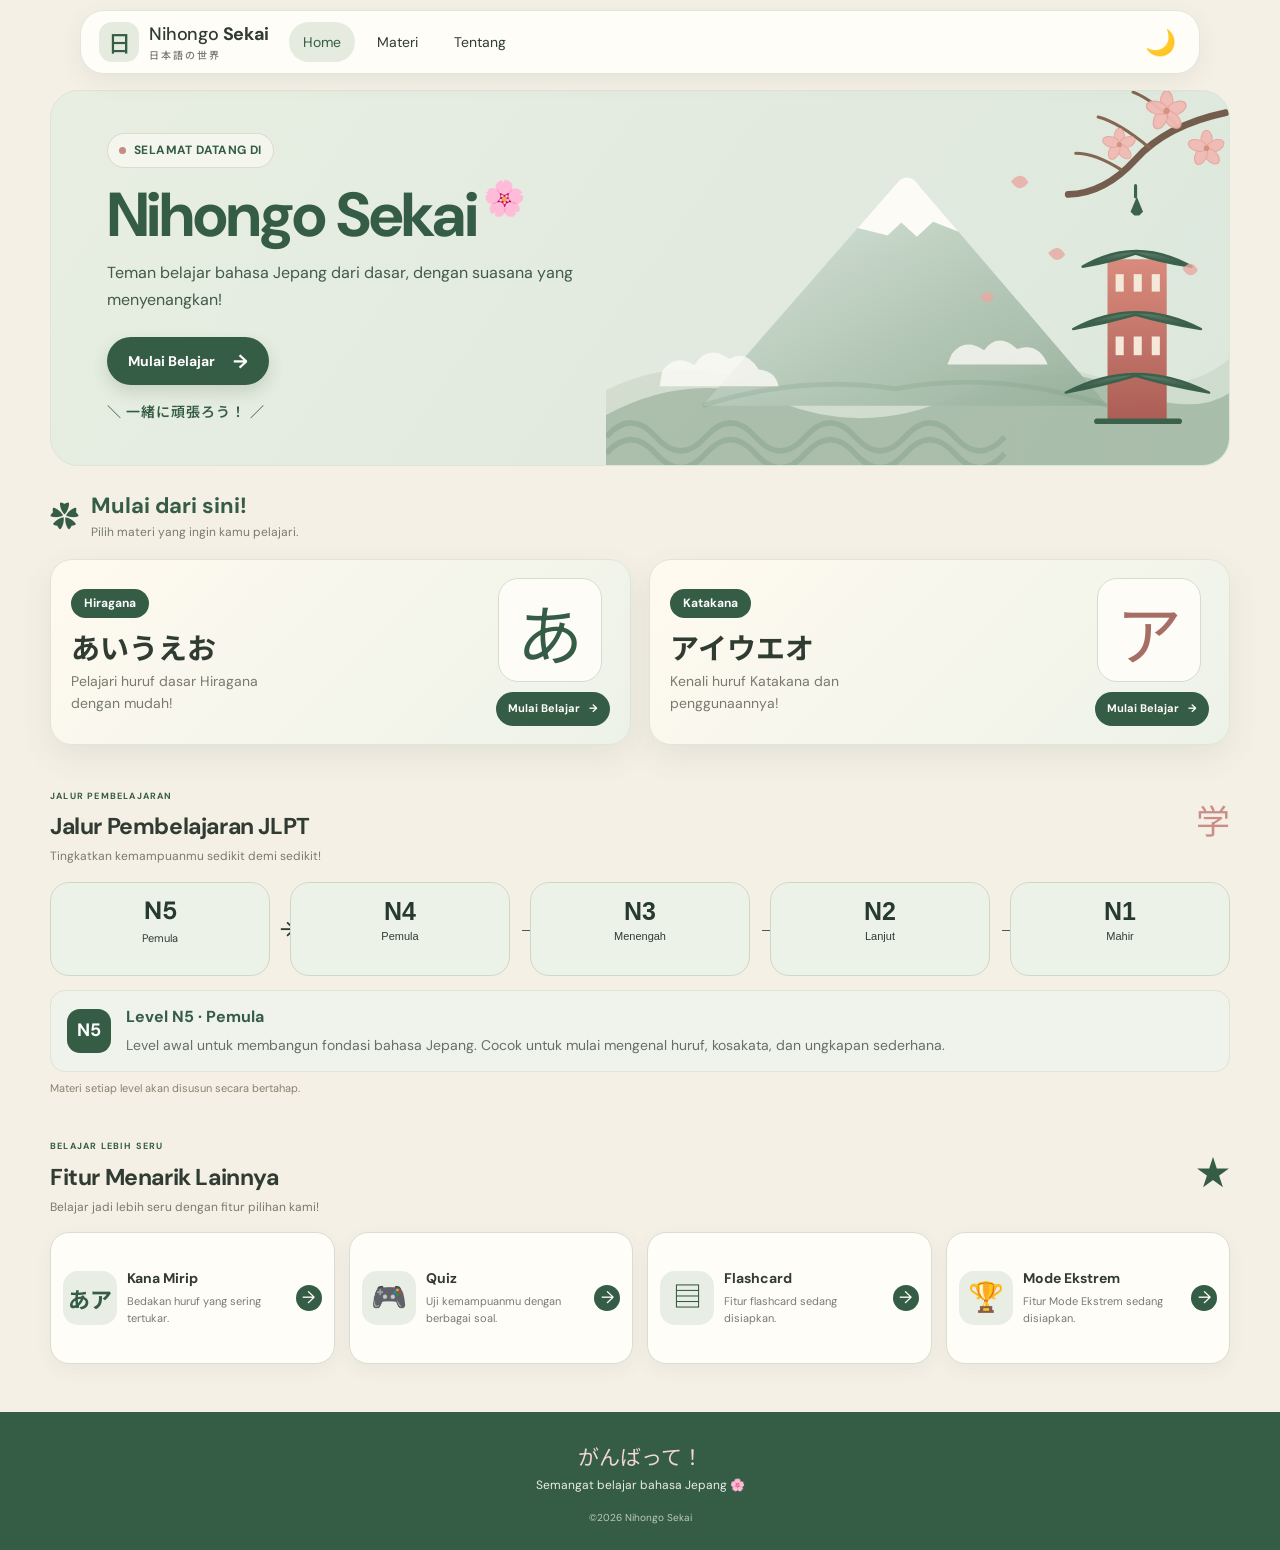
==== commit be657cc4: "update" ====
--- a/Nihongo-Sekai/index.html
+++ b/Nihongo-Sekai/index.html
@@ -305,7 +305,7 @@
             <span class="feature-card-icon" aria-hidden="true">🎮</span>
 
             <div class="feature-card-copy">
-              <h3>Kuis</h3>
+              <h3>Quiz</h3>
               <p>Uji kemampuanmu dengan berbagai soal.</p>
             </div>
 
